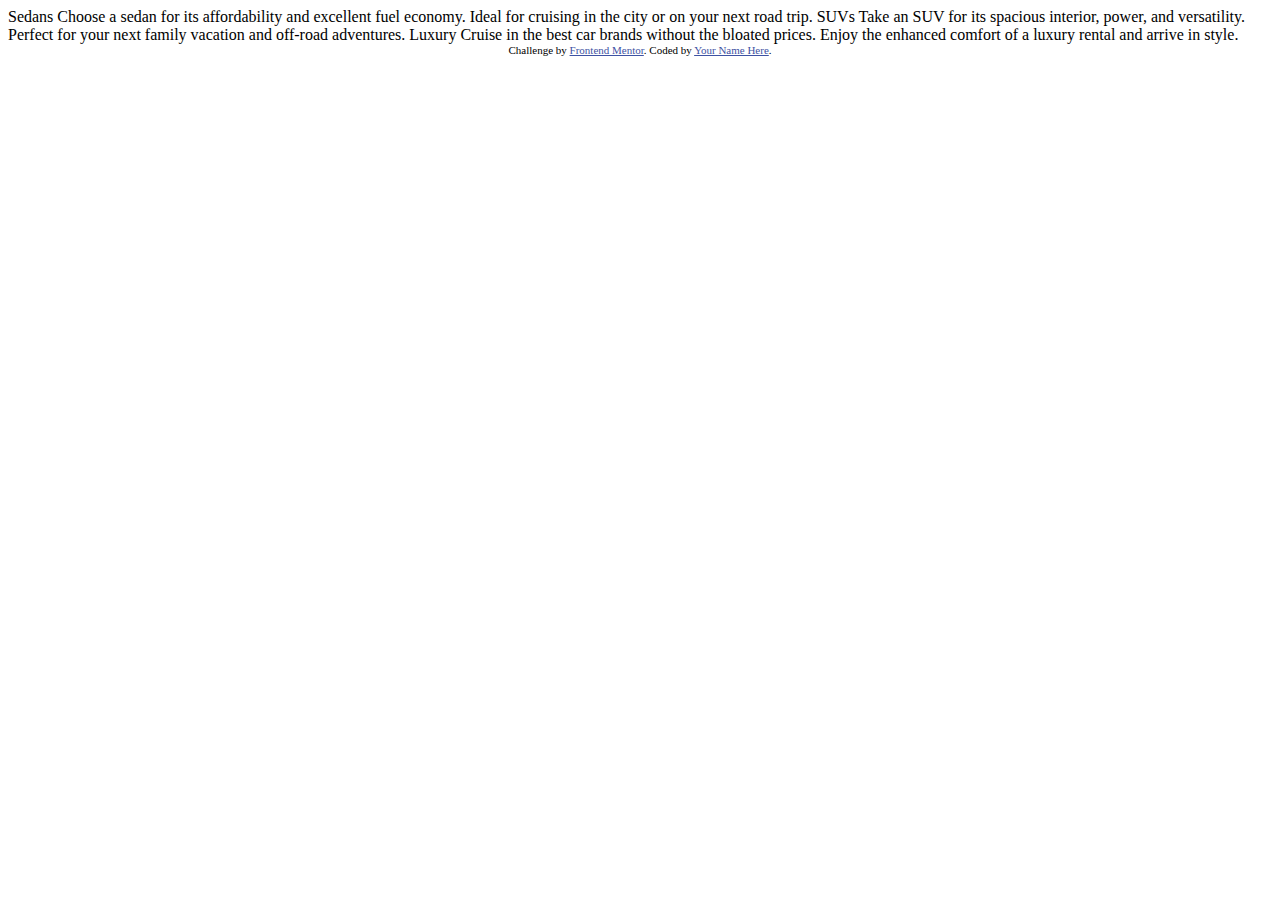
==== 3-column-preview-card-component-main/index.html @ 2ab6f85e "First commit" ====
<!DOCTYPE html>
<html lang="en">
<head>
  <meta charset="UTF-8">
  <meta name="viewport" content="width=device-width, initial-scale=1.0"> <!-- displays site properly based on user's device -->

  <link rel="icon" type="image/png" sizes="32x32" href="./images/favicon-32x32.png">
  
  <title>Frontend Mentor | 3-column preview card component</title>

  <!-- Feel free to remove these styles or customise in your own stylesheet 👍 -->
  <style>
    .attribution { font-size: 11px; text-align: center; }
    .attribution a { color: hsl(228, 45%, 44%); }
  </style>
</head>
<body>
  
  Sedans
  Choose a sedan for its affordability and excellent fuel economy. Ideal for cruising in the city 
  or on your next road trip.

  SUVs
  Take an SUV for its spacious interior, power, and versatility. Perfect for your next family vacation 
  and off-road adventures.

  Luxury
  Cruise in the best car brands without the bloated prices. Enjoy the enhanced comfort of a luxury 
  rental and arrive in style.
  
  <div class="attribution">
    Challenge by <a href="https://www.frontendmentor.io?ref=challenge" target="_blank">Frontend Mentor</a>. 
    Coded by <a href="#">Your Name Here</a>.
  </div>
</body>
</html>
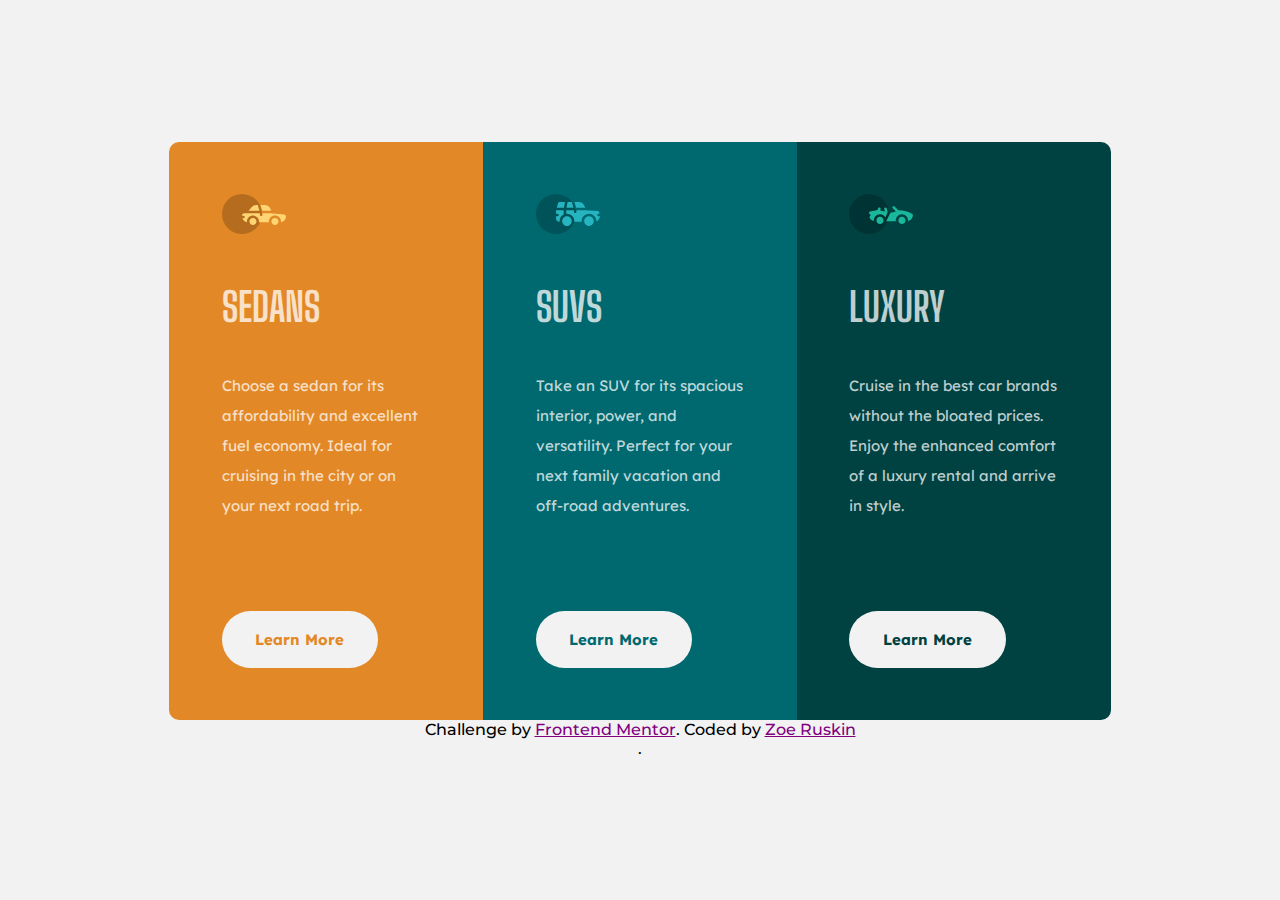
==== commit 034c67ca: "Updated project" ====
--- a/3-column-preview-card-component-main/index.html
+++ b/3-column-preview-card-component-main/index.html
@@ -5,32 +5,49 @@
   <meta name="viewport" content="width=device-width, initial-scale=1.0"> <!-- displays site properly based on user's device -->
 
   <link rel="icon" type="image/png" sizes="32x32" href="./images/favicon-32x32.png">
-  
+  <link rel="stylesheet" type="text/css" href="styles.css">
+  <link rel="preconnect" href="https://fonts.googleapis.com">
+  <link rel="preconnect" href="https://fonts.gstatic.com" crossorigin>
+  <link href="https://fonts.googleapis.com/css2?family=Big+Shoulders+Display:wght@700&family=Lexend+Deca&family=Montserrat&display=swap" rel="stylesheet">
+
   <title>Frontend Mentor | 3-column preview card component</title>
 
-  <!-- Feel free to remove these styles or customise in your own stylesheet 👍 -->
-  <style>
-    .attribution { font-size: 11px; text-align: center; }
-    .attribution a { color: hsl(228, 45%, 44%); }
-  </style>
 </head>
 <body>
-  
-  Sedans
-  Choose a sedan for its affordability and excellent fuel economy. Ideal for cruising in the city 
-  or on your next road trip.
+  <main>
+  <div class="cars-container">
+    <div class="sedans cars__models">
+      <svg width="64" height="40" class="cars__icon" xmlns="http://www.w3.org/2000/svg"><g fill="none" fill-rule="evenodd"><circle fill="#000" opacity=".201" cx="20" cy="20" r="20"/><path d="M52.936 24.11c1.942 0 3.517 1.542 3.517 3.445 0 1.903-1.575 3.445-3.517 3.445s-3.516-1.542-3.516-3.445c0-1.903 1.574-3.445 3.516-3.445zm-21.957 0c1.942 0 3.517 1.542 3.517 3.445 0 1.903-1.575 3.445-3.517 3.445s-3.516-1.542-3.516-3.445c0-1.903 1.574-3.445 3.516-3.445zm6.948-4.848v1.429c0 .716.61 1.293 1.348 1.259a1.295 1.295 0 001.225-1.295v-1.393h8.256l13.483 1.313c.956.093 1.676.881 1.676 1.814 0 2.89-2.126 5.303-4.926 5.819.397-3.557-2.458-6.62-6.053-6.62-3.646 0-6.504 3.14-6.039 6.723h-9.879c.466-3.588-2.397-6.722-6.039-6.722-3.595 0-6.45 3.062-6.052 6.62-2.14-.398-3.916-1.912-4.61-3.931h1.142c.731 0 1.32-.598 1.285-1.322-.033-.678-.629-1.2-1.322-1.2H20v-.251c0-1.274 1.066-2.243 2.306-2.243h15.62zM42.59 11c2.645 0 4.99 1.556 5.972 3.963l.726 1.779H40.17L38.413 11h4.178zm-6.865 0l1.758 5.741H26.505l3.357-3.654A6.502 6.502 0 0134.644 11h1.082z" fill="#FFD473" fill-rule="nonzero"/></g></svg>
+      <h2 class="cars__h2">Sedans</h2>
+      <p class="cars__p">Choose a sedan for its affordability and excellent fuel economy. Ideal for cruising in the city 
+      or on your next road trip.</p>
+      <a class="cars__a" href="https://www.edmunds.com/sedan/" aria-label="Learn more about sedans" target="_blank">Learn More</a>
+    </div>
 
-  SUVs
-  Take an SUV for its spacious interior, power, and versatility. Perfect for your next family vacation 
-  and off-road adventures.
+    <div class="suvs cars__models">
+      <svg width="64" height="40" class="cars__icon" xmlns="http://www.w3.org/2000/svg"><g fill="none" fill-rule="evenodd"><circle fill="#000" opacity=".201" cx="20" cy="20" r="20"/><path d="M31.002 22.358c2.917 0 5.18 2.593 4.762 5.506a4.828 4.828 0 01-2.962 3.778 4.797 4.797 0 01-5.3-1.165c-1.188-1.26-1.235-2.613-1.263-2.613-.42-2.924 1.857-5.506 4.763-5.506zm22 0c3.457 0 5.798 3.567 4.41 6.744A4.816 4.816 0 0152.3 31.94a4.826 4.826 0 01-4.06-4.077c-.42-2.915 1.846-5.506 4.762-5.506zm-15.04-6.083v1.462a1.29 1.29 0 001.352 1.29c.693-.033 1.227-.631 1.227-1.326v-1.426h8.3l13.056.716a1.29 1.29 0 011.164.917c.27.895.446 1.477.563 1.87h-1.047c-.694 0-1.291.534-1.324 1.228a1.29 1.29 0 001.288 1.352h1.445c-.164 2.225-1.57 4.193-3.6 5.05.13-4.212-3.255-7.63-7.384-7.63-4.317 0-7.762 3.718-7.358 8.086h-7.285c.43-4.655-3.503-8.531-8.131-8.046v-3.543h7.734zm-10.312 0v4.308a7.4 7.4 0 00-4.006 7.274 3.874 3.874 0 01-3.642-3.864v-1.635h1.46a1.29 1.29 0 000-2.58h-1.461v-3.213l.003-.29h7.646zm14.986-8.196c2.65 0 5 1.592 5.984 4.055l.63 1.579a5.525 5.525 0 01-.065-.004l-.026-.002-.034-.002-.022-.002a4.178 4.178 0 00-.224-.006l-.098-.001h-.039l-.136-.001h-.052l-.326-.001H40.211L38.528 8.08zm-13.632 0l-1.122 5.616h-7.144l1.47-4.71a1.29 1.29 0 011.231-.906h5.565zm6.832 0l1.683 5.615h-7.007l1.121-5.615h4.203z" fill="#26B5C0" fill-rule="nonzero"/></g></svg>
+      <h2 class="cars__h2">SUVs</h2>
+      <p class="cars__p">Take an SUV for its spacious interior, power, and versatility. Perfect for your next family vacation 
+      and off-road adventures.</p>
+      <a class="cars__a" href="https://www.edmunds.com/suv/" aria-label="Learn more about SUV's" target="_blank">Learn More</a>
+    </div>
 
-  Luxury
-  Cruise in the best car brands without the bloated prices. Enjoy the enhanced comfort of a luxury 
-  rental and arrive in style.
-  
+    <div class="luxury cars__models">
+      <svg width="64" height="40" class="cars__icon" xmlns="http://www.w3.org/2000/svg"><g fill="none" fill-rule="evenodd"><circle fill="#000" opacity=".201" cx="20" cy="20" r="20"/><path d="M30.98 22.835c1.941 0 3.516 1.604 3.516 3.583 0 1.978-1.575 3.582-3.517 3.582s-3.516-1.604-3.516-3.582c0-1.979 1.574-3.583 3.516-3.583zm21.956 0c1.942 0 3.517 1.604 3.517 3.583 0 1.978-1.575 3.582-3.517 3.582s-3.516-1.604-3.516-3.582c0-1.979 1.574-3.583 3.516-3.583zm-9.143-10.45a1.27 1.27 0 011.819 0l3.715 3.784c4.444-.115 9.7 1.142 13.964 3.753.387.237.624.664.624 1.124 0 3.006-2.126 5.514-4.926 6.05.397-3.698-2.458-6.882-6.053-6.882-3.646 0-6.504 3.264-6.039 6.99h-9.669c.76-1.544.993-2.026 1.337-2.711l.082-.162c.421-.835 1.056-2.07 2.883-5.65 1.68-.023 3.47-.408 5.247-1.403l-2.984-3.04a1.328 1.328 0 010-1.854zm-7.68 1.064c.683-.2 1.395.202 1.592.898l.749 2.652a3.46 3.46 0 01-.247 2.51l-1.733 3.395-.216.424c-1.07-1.89-3.06-3.114-5.279-3.114-3.595 0-6.45 3.184-6.052 6.885-1.832-.347-3.414-1.537-4.278-3.276a1.331 1.331 0 01.117-1.376l.955-1.303-1.325-1.295c-.751-.735-.376-2.024.64-2.231l6.614-1.346.13-.026c.092-.019.145-.03.157-.031.314-.146 1.07-.591 1.07-1.506 0-.734.592-1.327 1.316-1.31.712.016 1.268.662 1.256 1.388a4.11 4.11 0 01-.348 1.611 22.69 22.69 0 014.7 1.146l-.7-2.473a1.314 1.314 0 01.882-1.622z" fill="#19B89D" fill-rule="nonzero"/></g></svg>
+      <h2 class="cars__h2">Luxury</h2>
+      <p class="cars__p">Cruise in the best car brands without the bloated prices. Enjoy the enhanced comfort of a luxury 
+      rental and arrive in style.</p>
+      <a class="cars__a" href="https://www.edmunds.com/luxury/" aria-label="Learn more about luxury cars" target="_blank">Learn More</a>
+    </div>
+</div>
+
+</main>
+<footer>
   <div class="attribution">
-    Challenge by <a href="https://www.frontendmentor.io?ref=challenge" target="_blank">Frontend Mentor</a>. 
-    Coded by <a href="#">Your Name Here</a>.
+    <p>Challenge by <a href="https://www.frontendmentor.io?ref=challenge" target="_blank">Frontend Mentor</a>. 
+    Coded by <a href="https://github.com/ZoeNeedsAnap/">Zoe Ruskin</a></p>.
   </div>
+</footer>
+
 </body>
 </html>--- a/3-column-preview-card-component-main/styles.css
+++ b/3-column-preview-card-component-main/styles.css
@@ -0,0 +1,166 @@
+html {
+  box-sizing: border-box;
+}
+*, *::before, *::after {
+  box-sizing: inherit;
+}
+
+* {
+margin: 0;
+padding: 0;
+}
+
+:root {
+  --Bright-orange: hsl(31, 77%, 52%);
+  --Dark-cyan: hsl(184, 100%, 22%);
+  --V-dark-cyan: hsl(179, 100%, 13%);
+  --P-Xparent-white: hsla(0, 0%, 100%, 0.75);
+  --V-light-gray: hsl(0, 0%, 95%);
+  --FONT-Lexend-deca: 'Lexend Deca', sans-serif;
+  --FONT-Big-Shoulders-Display: 'Big Shoulders Display', cursive;
+  --FONT-Monserrat: 'Montserrat', sans-serif;
+}
+
+body {
+  background-color: var(--V-light-gray);
+  font-size: 15px;
+  display: flex;
+  justify-content: center;
+  align-items: center;
+  flex-direction: column;
+  height: 100vh;
+  font-family: var(--FONT-Lexend-deca);
+  color: var(--P-Xparent-white);
+}
+
+
+.cars-container {
+  display: grid;
+  grid-template-columns: 1fr 1fr 1fr;
+  grid-template-rows: 1fr;
+  max-width: 1440px;
+}
+
+.cars__models {
+  display: grid;
+  grid-template-columns: 1fr;
+  grid-template-rows: auto 1fr;
+  padding: 3.5em;
+  max-width: 20.93em;
+}
+
+.cars__icon {
+  grid-row: 1 / 2;
+  margin-bottom: 3.25em;
+}
+
+.cars__h2 {
+  grid-row: 2 / 3;
+  font-family: var(--FONT-Big-Shoulders-Display);
+  font-size: 2.67em;
+  text-transform: uppercase;
+  margin-bottom: 1em;
+}
+
+.cars__p {
+  grid-row: 3 / 4;
+  line-height: 2;
+}
+
+.cars__a {
+  grid-row: 4 / 5;
+  align-self: flex-end;
+  background-color: var(--V-light-gray);
+  border-radius: 50px;
+  padding: 1.25em 2.25em;
+  margin-top: 6em;
+  text-decoration: none;
+  text-align: center;
+  width: max-content;
+  font-weight: 700;
+}
+
+.sedans {
+  background-color: var(--Bright-orange);
+  border-radius: 10px 0 0 10px;
+}
+
+.sedans > .cars__a {
+  color: var(--Bright-orange);
+}
+
+.suvs {
+  background-color: var(--Dark-cyan);
+}
+
+.suvs > .cars__a {
+  color: var(--Dark-cyan);
+}
+
+.luxury {
+  background-color: var(--V-dark-cyan);
+  border-radius: 0 10px 10px 0;
+}
+
+.luxury > .cars__a {
+  color: var(--V-dark-cyan);
+}
+
+@media screen and (max-width: 990px) {
+  body {
+    display: block;
+  }
+  .cars-container {
+    display: grid;
+    grid-template-columns: 1fr;
+    grid-template-rows: 1fr 1fr 1fr;
+    max-width: 100%;
+  }
+
+  .cars__models {
+    display: grid;
+    grid-template-columns: 1fr;
+    grid-template-rows: auto 1fr;
+    padding: 3.5em;
+    max-width: 75%;
+  }
+
+  .sedans {
+    border-radius: 10px 10px 0 0;
+  }
+
+  .luxury {
+    border-radius: 0 0 10px 10px;
+  }
+}
+
+@media screen and (max-width: 375px) {
+  .cars-container {
+    max-width: 100%;
+  }
+  .cars__models {
+    max-width: 100%;
+  }
+}
+
+
+.attribution {
+  font-size: 16px; 
+  text-align: center;
+  font-family: var(--FONT-Monserrat);
+  align-self: flex-end;
+  color: black;
+  font-weight: 500;
+
+  & a {
+    color: #800080;
+  }
+
+  & a:hover {
+    text-decoration: none;
+  }
+
+  & a:focus {
+    outline: 2px dashed #4F7A03;
+  }
+}